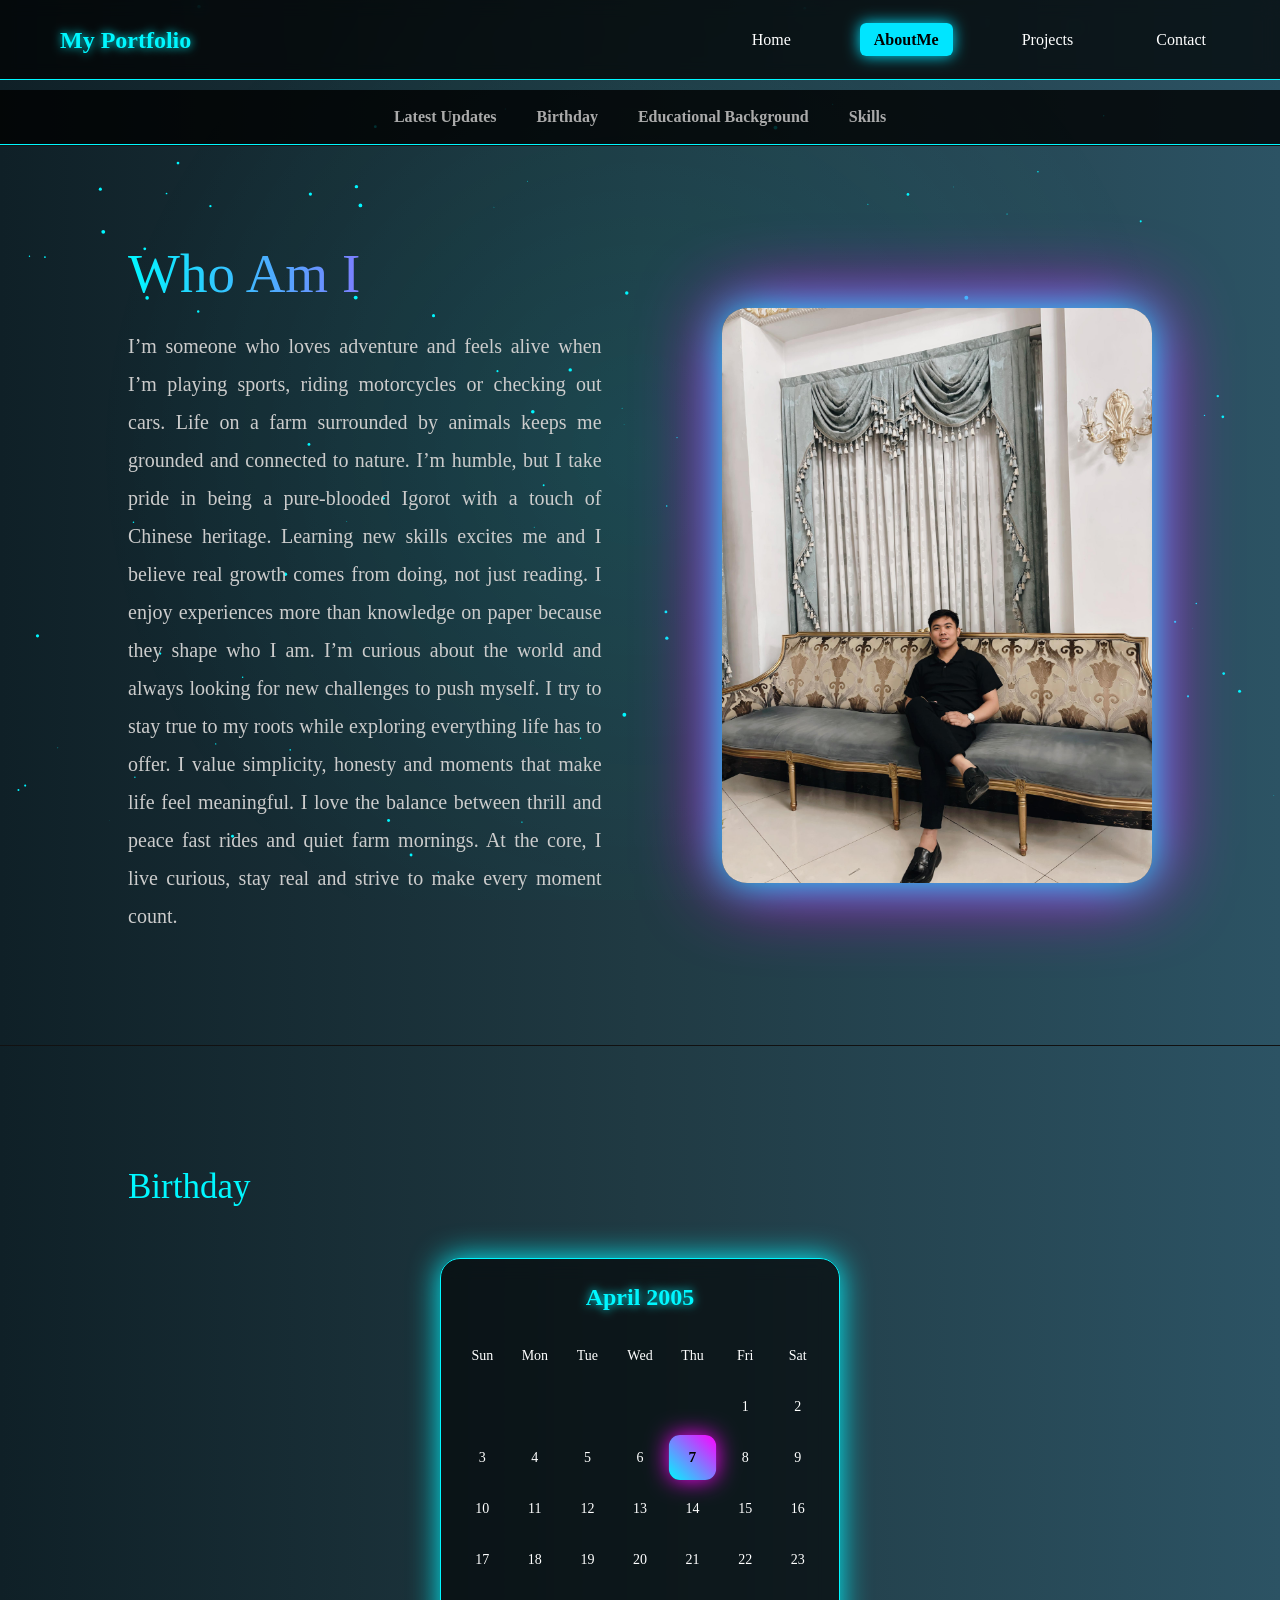
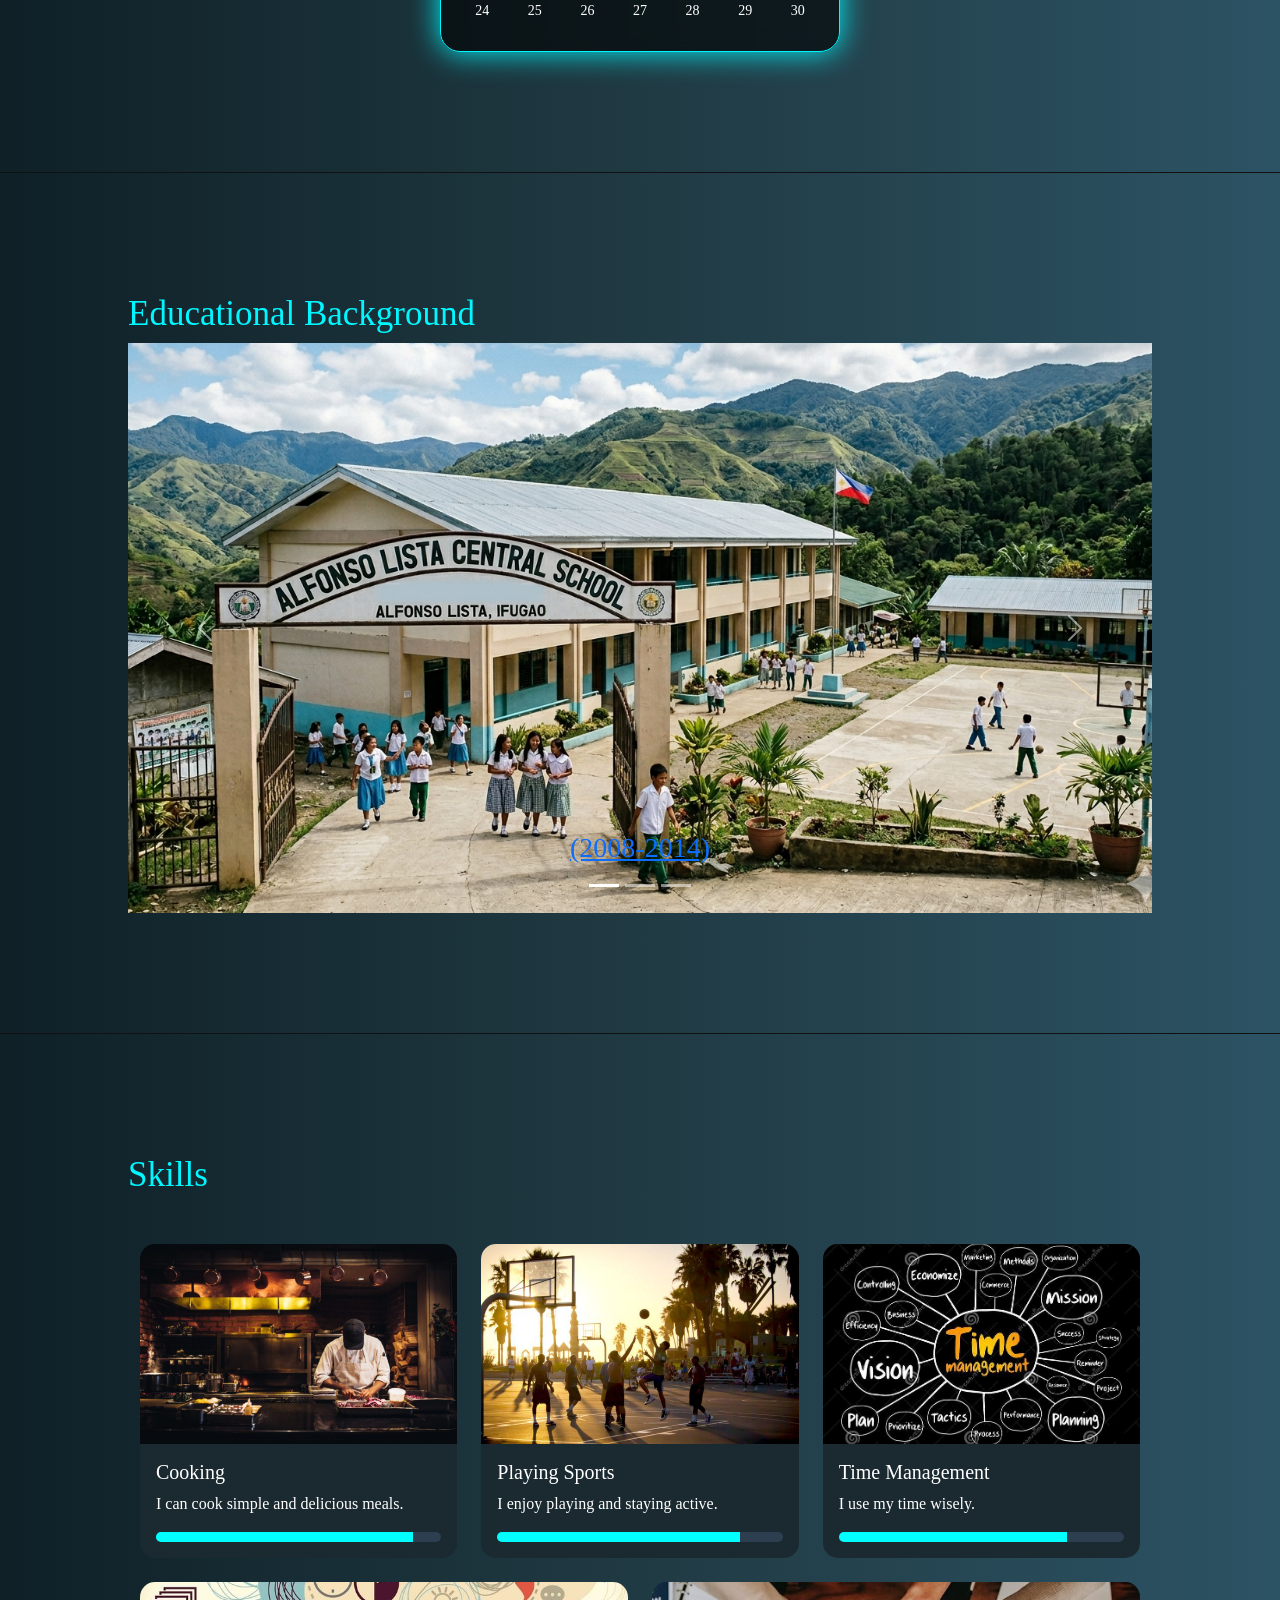
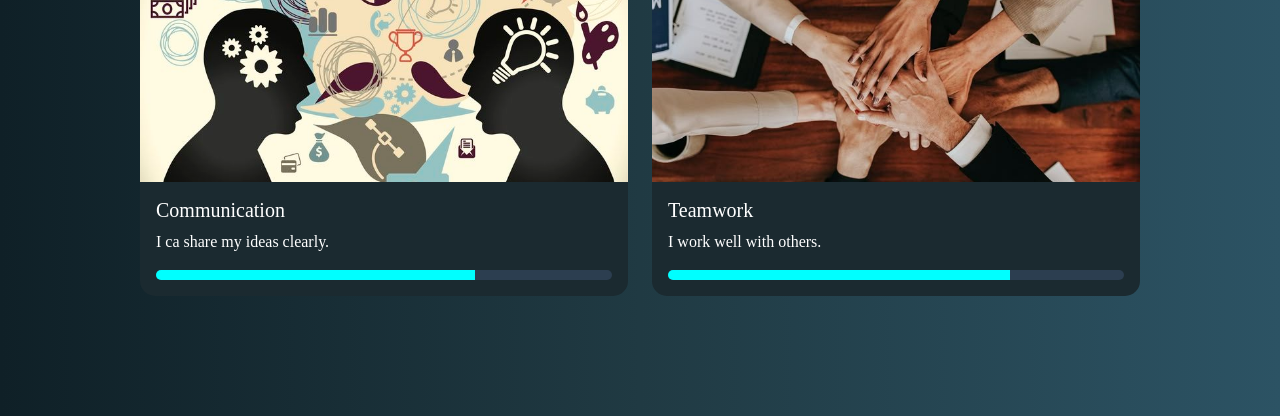
==== AboutMe.html @ 3ebb84ae "Add files via upload" ====
<!DOCTYPE html>
<html lang="en">
<head>
<link rel="stylesheet" href="bootstrap-5.3.8-dist/bootstrap-5.3.8-dist/css/bootstrap.css">
<meta charset="UTF-8">
<title>About Me</title>

<link rel="stylesheet" href="style.css">

<style>


html { scroll-behavior: smooth; }
body {
    margin: 0;
    font-family: 'Segoe UI', sans-serif;
    background: #050510;
    color: white;
    overflow-x: hidden;
}
canvas {
    position: fixed;
    top: 0;
    left: 0;
    z-index: -1;
}

.parallax {
    position: fixed;
    inset: 0;
    background: radial-gradient(circle at center, rgba(0,255,255,0.08), transparent 70%);
    z-index: -2;
    transition: transform 0.1s linear;
}

header {
    display: flex;
    justify-content: space-between;
    padding: 20px 60px;
    background: rgba(0,0,0,0.7);
    backdrop-filter: blur(8px);
    border-bottom: 1px solid #00f7ff;
}

.logo {
    font-size: 24px;
    color: #00f7ff;
    text-shadow: 0 0 10px #00f7ff;
}

nav ul {
    list-style: none;
    display: flex;
    gap: 30px;
}

nav a {
    text-decoration: none;
    color: white;
}

nav a:hover {
    color: #00f7ff;
}

.sub-menu {
    display: flex;
    justify-content: center;
    gap: 40px;
    padding: 15px 0;
    background: rgba(0,0,0,0.8);
    border-bottom: 1px solid #00f7ff;
}

.sub-menu a {
    text-decoration: none;
    color: #aaa;
    font-weight: bold;
    position: relative;
    transition: 0.3s;
}

.sub-menu a:hover {
    color: #00f7ff;
}

.sub-menu a::after {
    content: "";
    position: absolute;
    left: 0;
    bottom: -5px;
    width: 0%;
    height: 2px;
    background: #00f7ff;
    transition: 0.3s;
}

.sub-menu a:hover::after {
    width: 100%;
}

#Latest {
    min-height: 100vh;
    display: flex;
    align-items: center;
    justify-content: center;
    padding: 0 10%;
}

.about {
    display: flex;
    align-items: center;
    justify-content: space-between;
    gap: 120px;
    width: 100%;
    max-width: 1500px;
}

.about-text {
    flex: 1.1;
}

.about-text h1 {
    font-size: 55px;
    margin-bottom: 20px;
    background: linear-gradient(90deg, #00f7ff, #ff00ff);
    -webkit-background-clip: text;
    -webkit-text-fill-color: transparent;
}

.about-text p {
    font-size: 20px;
    line-height: 1.9;
    color: #cccccc;
}

.about-image {
    flex: 1;
    display: flex;
    justify-content: center;
    align-items: center;
    perspective: 1000px;
}

.about-image img {
    width: 600px;
    max-width: 100%;
    border-radius: 25px;
    transition: transform 0.2s ease;
    box-shadow:
        0 0 40px #00f7ff,
        0 0 80px #ff00ff;
}

.birthday-container {
    display: flex;
    justify-content: center;
    margin-top: 50px;
}

.calendar {
    width: 400px;
    background: rgba(0, 0, 0, 0.6);
    border: 1px solid #00f7ff;
    border-radius: 20px;
    backdrop-filter: blur(10px);
    box-shadow: 0 0 30px #00f7ff;
    padding: 20px;
}

.calendar-header {
    text-align: center;
    font-size: 24px;
    font-weight: bold;
    margin-bottom: 20px;
    color: #00f7ff;
    text-shadow: 0 0 10px #00f7ff;
}

.calendar-days {
    display: grid;
    grid-template-columns: repeat(7, 1fr);
    gap: 10px;
    text-align: center;
    font-size: 14px;
}

.calendar-days div {
    padding: 10px 0;
    border-radius: 10px;
}

.birthday-date {
    background: linear-gradient(45deg, #00f7ff, #ff00ff);
    color: black;
    font-weight: bold;
    box-shadow: 0 0 20px #ff00ff;
    transform: scale(1.1);
}

.sections section {
    padding: 120px 10%;
    border-top: 1px solid #111;
}

.sections h2 {
    font-size: 35px;
    color: #00f7ff;
}

@media (max-width: 1000px) {
    .about {
        flex-direction: column;
        text-align: center;
        gap: 60px;
    }

    .about-image img {
        width: 400px;
    }
}

img:hover {
    opacity: 0.8;
    cursor: pointer;
    transition: 0.3s;
}

</style>
</head>

<body>
    <script src="bootstrap-5.3.8-dist/bootstrap-5.3.8-dist/js/bootstrap.js"> </script>

<canvas id="particles"></canvas>
<div class="parallax"></div>

<header>
    <div class="logo">My Portfolio</div>
    <nav>
        <ul>
            <li><a href="index.html">Home</a></li>
            <li><a href="AboutMe.html" class="active">AboutMe</a></li>
            <li><a href="projects.html">Projects</a></li>
            <li><a href="contact.html">Contact</a></li>
        </ul>
    </nav>
</header>

<div class="sub-menu">
    <a href="#Latest">Latest Updates</a>
    <a href="#Birthday">Birthday</a>
    <a href="#Educational">Educational Background</a>
    <a href="#Skills">Skills</a>
</div>

<div class="sections">

<section id="Latest">
    <div class="about">
        <div class="about-text">
            <h1>Who Am I</h1>
            <p style="text-align: justify;">
                I’m someone who loves adventure and feels alive when I’m playing sports, riding motorcycles or checking out cars. Life on a farm surrounded by animals keeps me grounded and connected to nature. I’m humble, but I take pride in being a pure-blooded Igorot with a touch of Chinese heritage. Learning new skills excites me and I believe real growth comes from doing, not just reading. I enjoy experiences more than knowledge on paper because they shape who I am. I’m curious about the world and always looking for new challenges to push myself. I try to stay true to my roots while exploring everything life has to offer. I value simplicity, honesty and moments that make life feel meaningful. I love the balance between thrill and peace fast rides and quiet farm mornings. At the core, I live curious, stay real and strive to make every moment count.
            </p>
        </div>

        <div class="about-image">
            <img src="pic1.jpg" alt="My Photo" id="tiltImg">
        </div>
    </div>
</section>

<section id="Birthday">
    <h2>Birthday</h2>

    <div class="birthday-container">
        <div class="calendar">
            <div class="calendar-header">April 2005</div>

            <div class="calendar-days">
                <div>Sun</div><div>Mon</div><div>Tue</div><div>Wed</div>
                <div>Thu</div><div>Fri</div><div>Sat</div>

                <div></div><div></div><div></div><div></div><div></div>
                <div>1</div><div>2</div>
                <div>3</div><div>4</div><div>5</div><div>6</div>
                <div class="birthday-date">7</div>
                <div>8</div><div>9</div><div>10</div><div>11</div>
                <div>12</div><div>13</div><div>14</div>
                <div>15</div><div>16</div><div>17</div>
                <div>18</div><div>19</div><div>20</div><div>21</div>
                <div>22</div><div>23</div><div>24</div>
                <div>25</div><div>26</div><div>27</div>
                <div>28</div><div>29</div><div>30</div>
            </div>
        </div>
    </div>
</section>

<section id="Educational">
    <h2>Educational Background</h2>
     <div id="carouselExample" class="carousel slide carousel-fade" data-bs-ride="carousel">
        
      
        <div class="carousel-indicators">
            <button type="button" data-bs-target="#carouselExample" data-bs-slide-to="0" class="active"></button>
            <button type="button" data-bs-target="#carouselExample" data-bs-slide-to="1"></button>
            <button type="button" data-bs-target="#carouselExample" data-bs-slide-to="2"></button>
        </div>

        <div class="carousel-inner">
            <div class="carousel-item active">
                 <a href="ELEM.html" target="_blank">
                <img src="Elem.png" class="d-block w-100" alt="College">
                <div class="carousel-caption">
                    <h3>(2008-2014)</h3>
                </a>
                   
                </div>
            </div>
    <div class="carousel-item">
                 <a href="SEC.html" target="_blank">
                <img src="Secondary.png" class="d-block w-100" alt="Elementary">
                <div class="carousel-caption">
                    <h3>(2014-2020)</h3>
                </a>
                    
                </div>
            </div>

            <div class="carousel-item">
                 <a href="COLLEGE.html" target="_blank">
                <img src="college.webp" class="d-block w-100" alt="Photo">
                <div class="carousel-caption">
                    <h3>(2024-Present)</h3>
                </a>
                </div>
            </div>
        </div>
  <button class="carousel-control-prev" type="button" data-bs-target="#carouselExample" data-bs-slide="prev">
            <span class="carousel-control-prev-icon"></span>
        </button>

        <button class="carousel-control-next" type="button" data-bs-target="#carouselExample" data-bs-slide="next">
            <span class="carousel-control-next-icon"></span>
        </button>

    </div>
</section>

<section id="Skills">
    
    <h2>Skills</h2>
<style>
body {
    background: #0f2027;
    background: linear-gradient(to right, #0f2027, #203a43, #2c5364);
    font-family: Tahoma;
    color: white;
    scroll-behavior: smooth;
}

.navbar {
    background: #0d7377;
}

.nav-link {
    color: lightgray !important;
}

.nav-link.active {
    font-weight: bold;
    color: cyan !important;
}

.section-title {
    text-align: center;
    margin: 40px 0;
}

.card {
    background: #1b2a30;
    color: white;
    transition: all 0.3s;
    border-radius: 15px;
    border: none;
}

.card:hover {
    transform: translateY(-5px);
    box-shadow: 0 10px 20px rgba(0,255,255,0.2);
}

.card img {
    height: 200px;
    object-fit: cover;
    border-top-left-radius: 15px;
    border-top-right-radius: 15px;
}

.text-justify {
    text-align: justify;
}

.progress {
    height: 10px;
    background: #2c3e50;
}

.progress-bar {
    background: cyan;
}

.fade-in {
    opacity: 0;
    transform: translateY(20px);
    transition: all 0.6s ease-in-out;
}

.fade-in.show {
    opacity: 1;
    transform: translateY(0);
}
</style>
</head>

<body>

<div class="container mt-5" id="skills">

  <div class="row g-4">

    <div class="col-md-4 fade-in">
      <div class="card">
        <img src="Skill1.jpg">
        <div class="card-body">
          <h5><i class="bi bi-filetype-html"></i>Cooking</h5>
          <p class="text-justify">I can cook simple and delicious meals.</p>
          <div class="progress">
            <div class="progress-bar" style="width:90%"></div>
          </div>
        </div>
      </div>
    </div>

    <div class="col-md-4 fade-in">
      <div class="card">
        <img src="Skill2.jpg">
        <div class="card-body">
          <h5><i class="bi bi-palette"></i>Playing Sports</h5>
          <p class="text-justify">I enjoy playing and staying active.</p>
          <div class="progress">
            <div class="progress-bar" style="width:85%"></div>
          </div>
        </div>
      </div>
    </div>

    <div class="col-md-4 fade-in">
      <div class="card">
        <img src="Skill3.jpg">
        <div class="card-body">
          <h5><i class="bi bi-bootstrap"></i>Time Management</h5>
          <p class="text-justify">I use my time wisely.</p>
          <div class="progress">
            <div class="progress-bar" style="width:80%"></div>
          </div>
        </div>
      </div>
    </div>

    <div class="col-md-6 fade-in">
      <div class="card">
        <img src="Skill4.jpg">
        <div class="card-body">
          <h5><i class="bi bi-code-slash"></i>Communication</h5>
          <p class="text-justify">I ca share my ideas clearly.</p>
          <div class="progress">
            <div class="progress-bar" style="width:70%"></div>
          </div>
        </div>
      </div>
    </div>

    <div class="col-md-6 fade-in">
      <div class="card">
        <img src="Skill5.jpg">
        <div class="card-body">
          <h5><i class="bi bi-database"></i>Teamwork</h5>
          <p class="text-justify">I work well with others.</p>
          <div class="progress">
            <div class="progress-bar" style="width:75%"></div>
          </div>
        </div>
      </div>
    </div>

  </div>

</div>

<script>
const sections = document.querySelectorAll("div[id]");
const navLinks = document.querySelectorAll(".nav-link");

window.addEventListener("scroll", () => {
  let current = "";

  sections.forEach(section => {
    const sectionTop = section.offsetTop - 100;
    if (pageYOffset >= sectionTop) {
      current = section.getAttribute("id");
    }
  });

  navLinks.forEach(link => {
    link.classList.remove("active");
    if (link.getAttribute("href") === "#" + current) {
      link.classList.add("active");
    }
  });

  document.querySelectorAll('.fade-in').forEach(el => {
    const rect = el.getBoundingClientRect();
    if (rect.top < window.innerHeight - 50) {
      el.classList.add('show');
    }
  });
});
</script>
</body>
</section>

</div>

<script>

const canvas = document.getElementById("particles");
const ctx = canvas.getContext("2d");
canvas.width = window.innerWidth;
canvas.height = window.innerHeight;

let particles = [];
for (let i = 0; i < 120; i++) {
    particles.push({
        x: Math.random() * canvas.width,
        y: Math.random() * canvas.height,
        radius: Math.random() * 2,
        dx: (Math.random() - 0.5),
        dy: (Math.random() - 0.5)
    });
}

function animate() {
    ctx.clearRect(0,0,canvas.width,canvas.height);
    ctx.fillStyle = "#00f7ff";
    particles.forEach(p=>{
        ctx.beginPath();
        ctx.arc(p.x,p.y,p.radius,0,Math.PI*2);
        ctx.fill();
        p.x+=p.dx;
        p.y+=p.dy;
    });
    requestAnimationFrame(animate);
}
animate();

document.addEventListener("mousemove", e=>{
    const trail=document.createElement("div");
    trail.style.position="fixed";
    trail.style.width="8px";
    trail.style.height="8px";
    trail.style.background="#00f7ff";
    trail.style.borderRadius="50%";
    trail.style.left=e.clientX+"px";
    trail.style.top=e.clientY+"px";
    trail.style.pointerEvents="none";
    trail.style.boxShadow="0 0 15px #00f7ff, 0 0 30px #ff00ff";
    document.body.appendChild(trail);
    setTimeout(()=>trail.remove(),300);
});

window.addEventListener("scroll",()=>{
    document.querySelector(".parallax").style.transform =
        "translateY("+window.scrollY*0.3+"px)";
});

const img=document.getElementById("tiltImg");
img.addEventListener("mousemove",(e)=>{
    const rect=img.getBoundingClientRect();
    const x=e.clientX-rect.left;
    const y=e.clientY-rect.top;
    const rotateX=-(y-rect.height/2)/20;
    const rotateY=(x-rect.width/2)/20;
    img.style.transform=`rotateX(${rotateX}deg) rotateY(${rotateY}deg)`;
});
img.addEventListener("mouseleave",()=>{
    img.style.transform="rotateX(0) rotateY(0)";
});

</script>
<script>
const canvas = document.getElementById("particles");
const ctx = canvas.getContext("2d");

canvas.width = window.innerWidth;
canvas.height = window.innerHeight;

let particles = [];

for (let i = 0; i < 120; i++) {
    particles.push({
        x: Math.random() * canvas.width,
        y: Math.random() * canvas.height,
        radius: Math.random() * 2,
        dx: (Math.random() - 0.5),
        dy: (Math.random() - 0.5)
    });
}

function animate() {
    ctx.clearRect(0,0,canvas.width,canvas.height);
    ctx.fillStyle = "#00f7ff";

    particles.forEach(p => {
        ctx.beginPath();
        ctx.arc(p.x,p.y,p.radius,0,Math.PI*2);
        ctx.fill();

        p.x += p.dx;
        p.y += p.dy;
    });

    requestAnimationFrame(animate);
}

animate();
window.addEventListener("resize", () => {
    canvas.width = window.innerWidth;
    canvas.height = window.innerHeight;
});
</script>
</body>
</html>
---- style.css ----
* {
    margin: 0;
    padding: 0;
    box-sizing: border-box;
}

html {
    scroll-behavior: smooth;
    margin: 0;
    padding: 0;
}

body {
    font-family: 'Segoe UI', Tahoma, sans-serif;
    background-color: #f5f7fa;
    color: #333;
    animation: fadeIn 1s ease-in;
    padding-top: 90px;
    margin: 0;
    
}

@keyframes fadeIn {
    from {
        opacity: 0;
        transform: translateY(15px);
    }
    to {
        opacity: 1;
        transform: translateY(0);
    }
}

header {
    position: fixed;
    top: 0;
    left: 0;
    width: 100%;
    z-index: 1000;
    display: flex;
    justify-content: space-between;
    align-items: center;
    padding: 20px 60px;
    background: #123C3C;
    height: 80px;
    margin: 0;
}

.logo {
    color: #fff;
    font-size: 24px;
    font-weight: bold;
}

nav ul {
    list-style: none;
    display: flex;
    margin: 0;
}

nav ul li {
    margin-left: 25px;
}

nav ul li a {
    color: white;
    text-decoration: none;
    font-size: 16px;
    position: relative;
    transition: color 0.3s;
}

nav ul li a::after {
    content: '';
    position: absolute;
    width: 0;
    height: 2px;
    background: #00adb5;
    left: 0;
    bottom: -5px;
    transition: width 0.3s;
}

nav ul li a:hover {
    color: #00adb5;
}

nav ul li a:hover::after {
    width: 100%;
}

.sub-menu {
    position: fixed;
    margin-top: 0;
    position: sticky;
    top: 80px;
    z-index: 999;
    width: 100%;
    border-collapse: collapse;
    table-layout: fixed;
    background-color: #f5f7fa;
    z-index:999;
    border-spacing: 0;
    margin: 0;
    margin-bottom: 0;
}

.sub-menu td {
    border: 1px solid #ccc;
    padding: 15px;
    text-align: center;
}

.sub-menu td a {
    display: block;
    width: 100%;
    height: 100%;
    text-decoration: none;
    color: #333;
    font-weight: bold;
}

.sub-menu td:hover {
    background-color: #e0e0e0;
}

.section {
    max-width: 900px;
    margin: 60px auto;
    padding: 40px;
    background: white;
    border-radius: 10px;
    animation: fadeIn 1.2s ease-in;
    margin-top: 0px;
}

.section h1,
.section h2 {
    margin-bottom: 15px;
}

section {
    scroll-margin-top: 160px;
}

.btn {
    display: inline-block;
    margin-top: 20px;
    padding: 12px 25px;
    background: #00adb5;
    color: white;
    text-decoration: none;
    border-radius: 25px;
    transition: transform 0.3s, box-shadow 0.3s;
}

.btn:hover {
    transform: translateY(-3px);
    box-shadow: 0 10px 20px rgba(0,0,0,0.2);
}

.skills-list li {
    margin: 10px 0;
    padding: 10px;
    background: #f0f0f0;
    border-radius: 5px;
}

.project {
    margin-top: 20px;
    padding: 20px;
    border-radius: 8px;
    background: lightcyan;
    transition: transform 0.3s;
}

.project:hover {
    transform: scale(1.03);
}

.contact-info p {
    margin: 10px 0;
}

footer {
    text-align: center;
    padding: 20px;
    background: #123C3C;
    color: white;
    margin-top: 50px;
}
.carousel-item img {
    width: 100%;
    height: 60vh; 
    object-fit: cover;
    transition: transform 1s ease;
    transform: scale(1.05);
     width: 100%;
    height: 100%;
}
.carousel-inner {
    width: 100%;
    height: 570px; 
}
.carousel-item {
    width: 100%;
    height: 100%;
}
.sections section {
    padding: 120px 10%;
}

nav ul li a {
    color: white;
    text-decoration: none;
    padding: 8px 14px;
    transition: 0.3s ease;
    border-radius: 6px;
}

nav ul li a:hover {
    color: #00e5ff;
    transform: scale(1.08);
}

nav ul li a.active {
    background: #00e5ff;
    color: black;
    font-weight: bold;
    transform: scale(1.12);
    box-shadow: 0 0 15px #00e5ff;
}
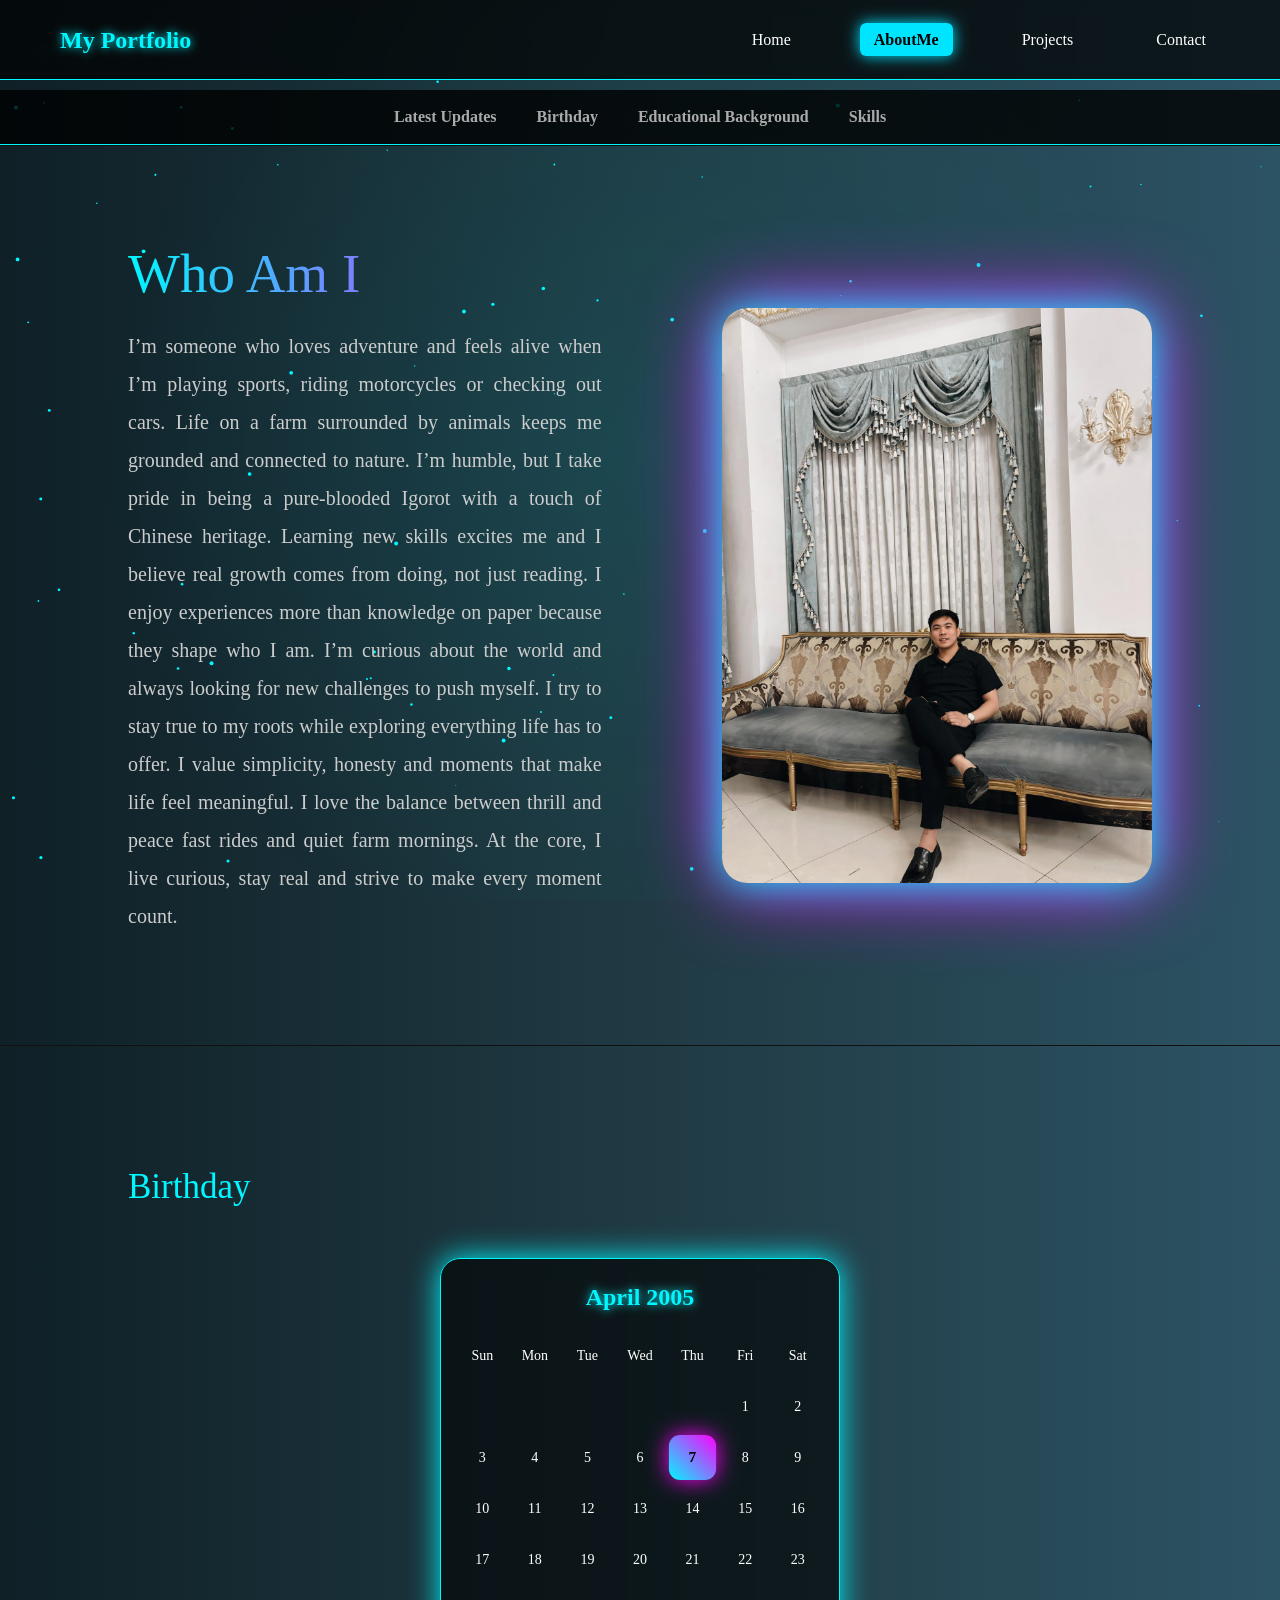
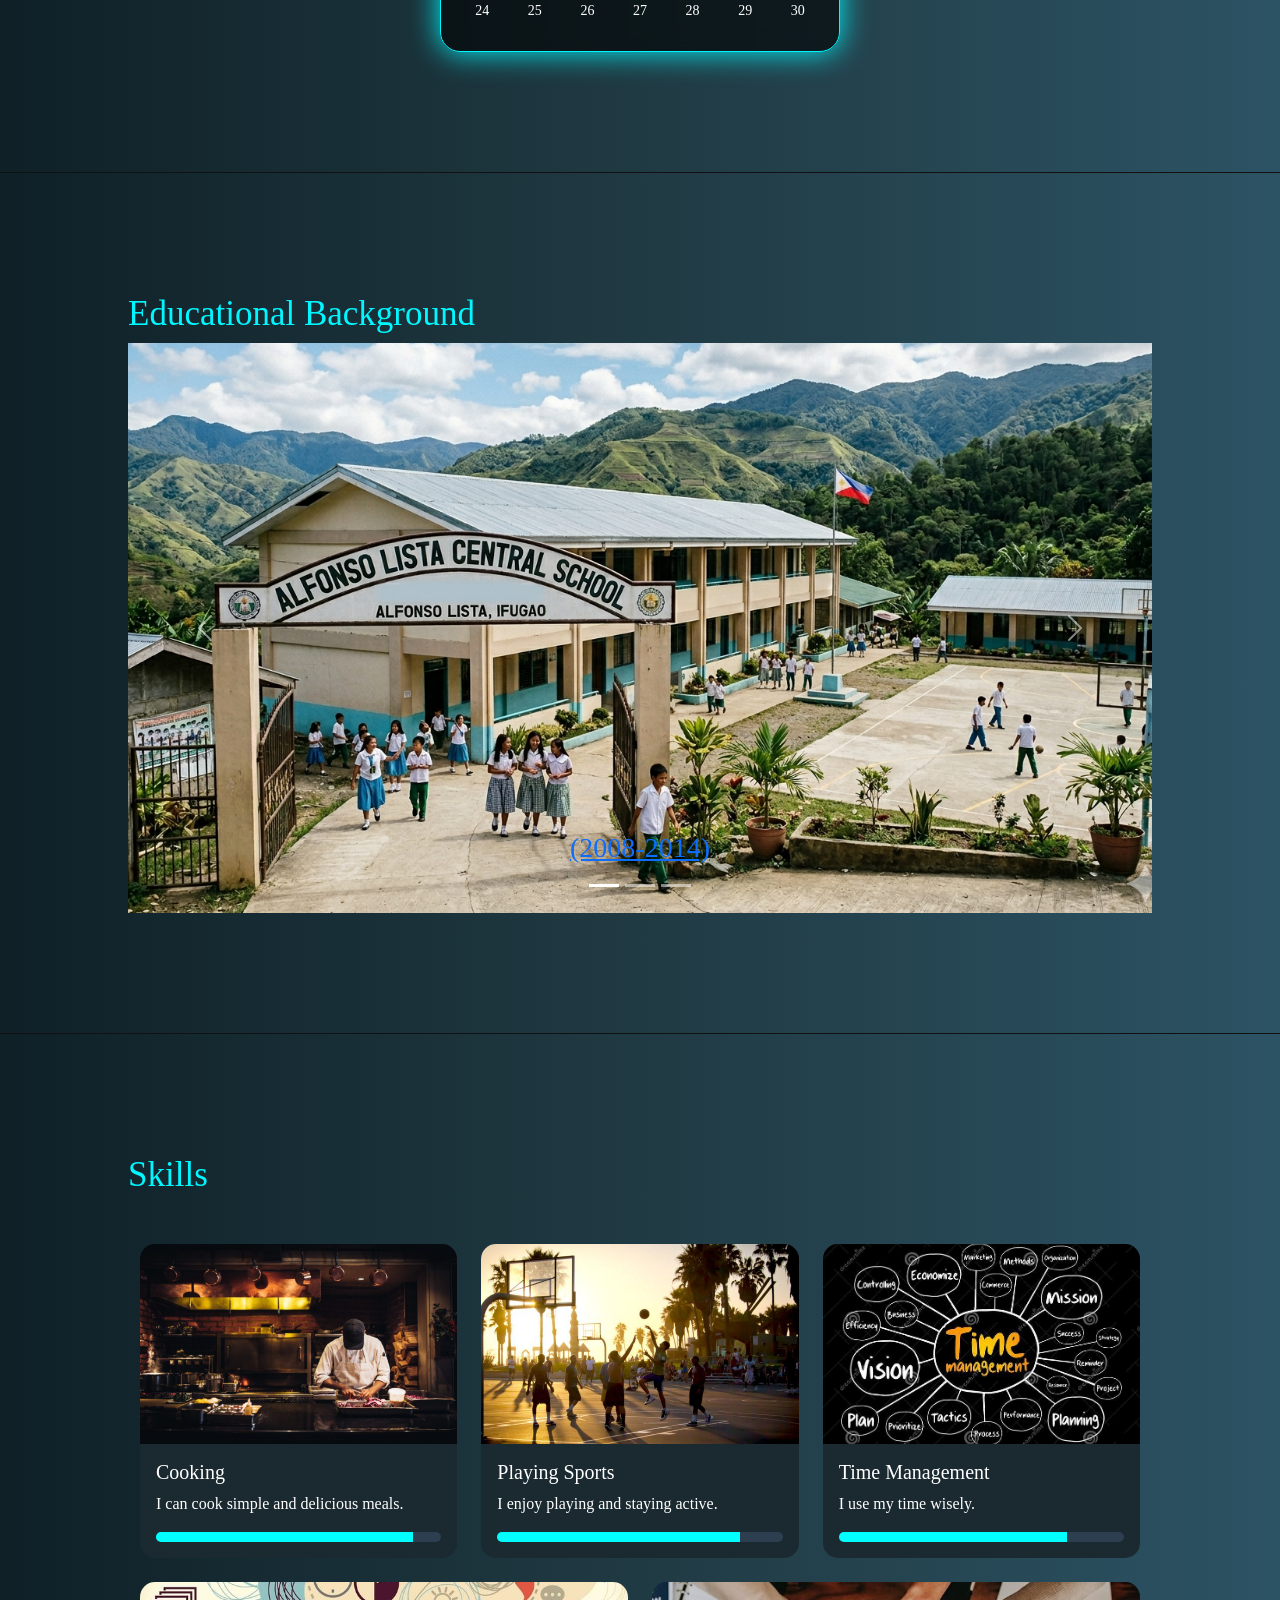
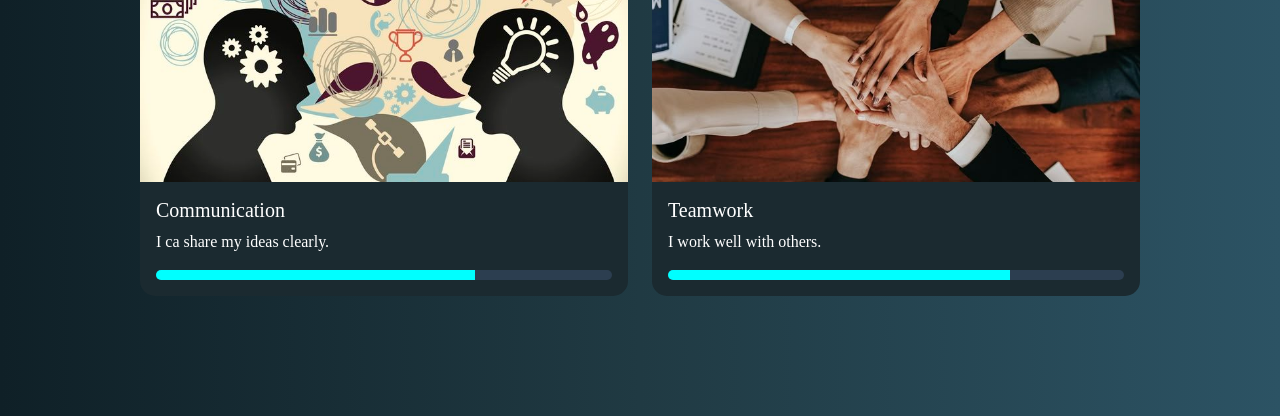
==== commit f8578cc8: "Update AboutMe.html" ====
--- a/AboutMe.html
+++ b/AboutMe.html
@@ -241,8 +241,8 @@
         <ul>
             <li><a href="index.html">Home</a></li>
             <li><a href="AboutMe.html" class="active">AboutMe</a></li>
-            <li><a href="projects.html">Projects</a></li>
-            <li><a href="contact.html">Contact</a></li>
+            <li><a href="Projects.html">Projects</a></li>
+            <li><a href="Contact.html">Contact</a></li>
         </ul>
     </nav>
 </header>
@@ -642,4 +642,4 @@
 });
 </script>
 </body>
-</html>+</html>
